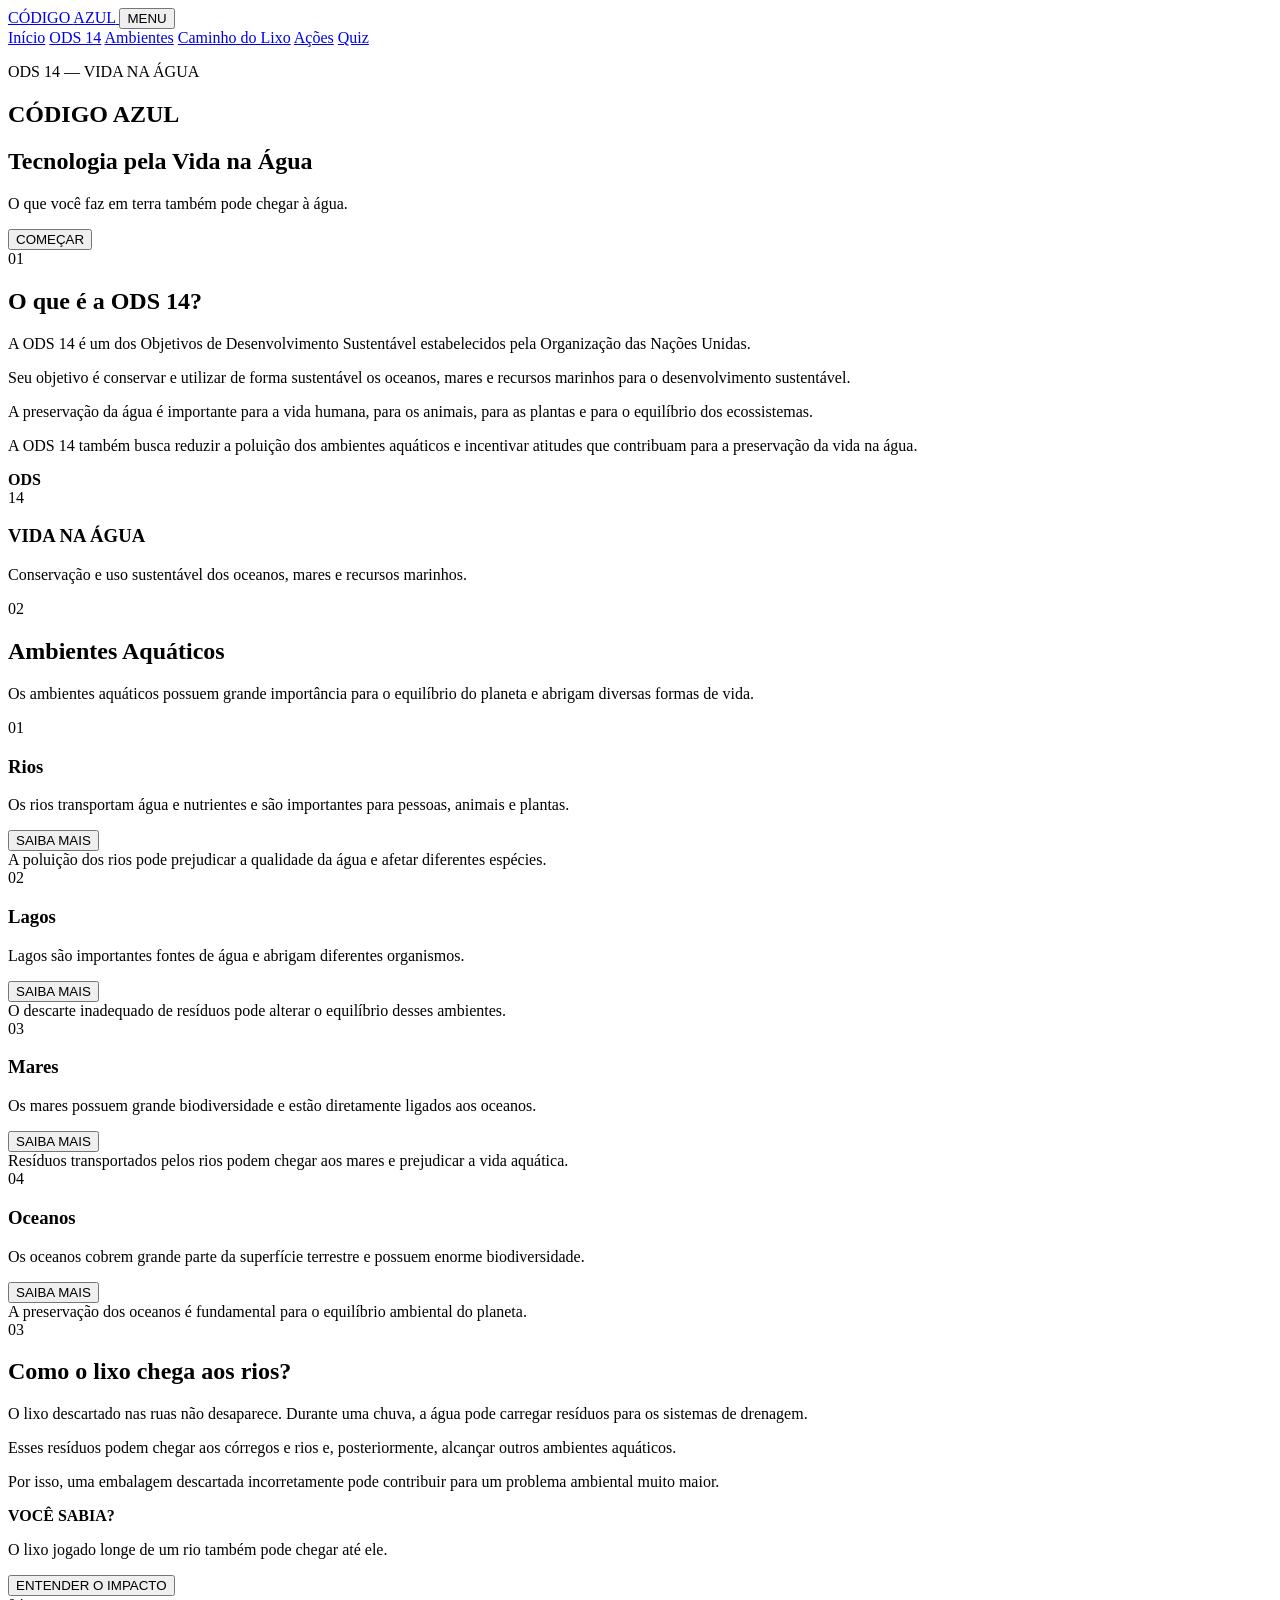
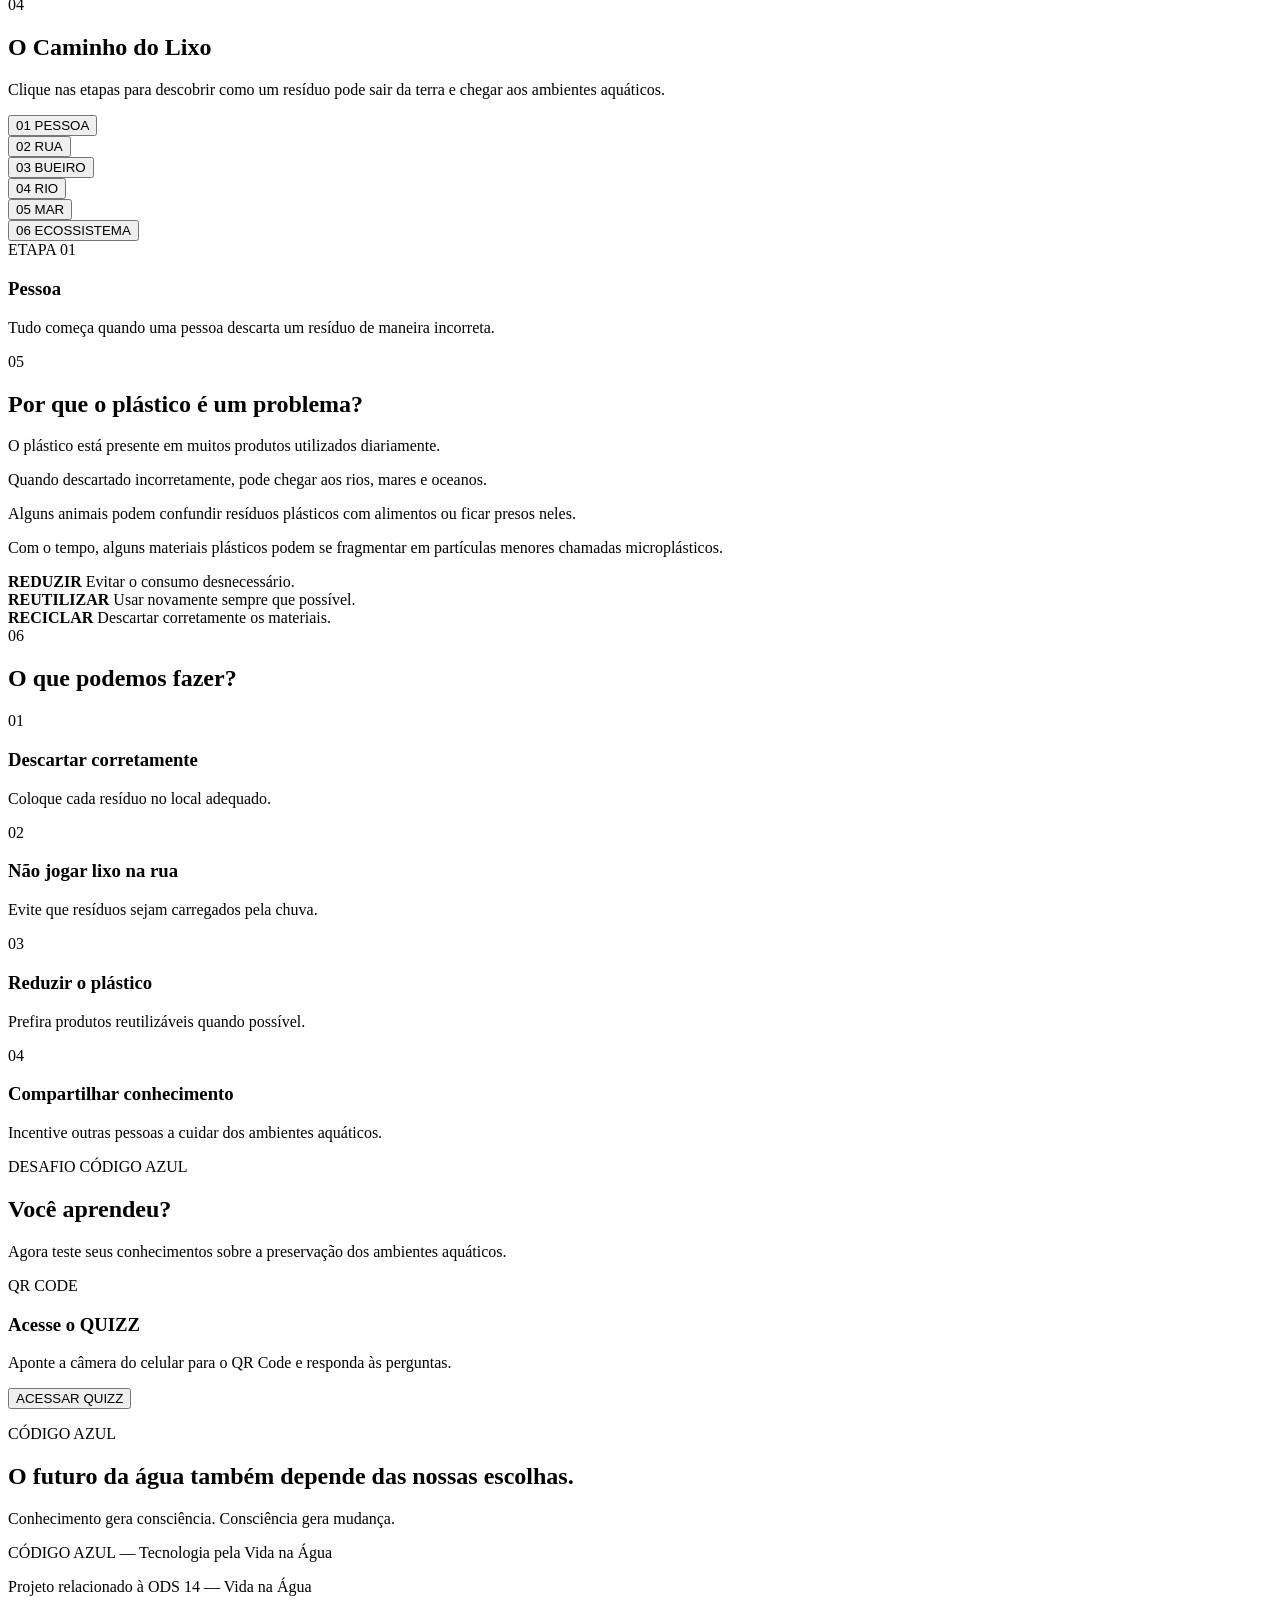
==== index.html @ ded3d9b1 "Rename Codigo Azul/index.html to index.html" ====
<!DOCTYPE html>
<html lang="pt-BR">

<head>
    <meta charset="UTF-8">
    <meta name="viewport" content="width=device-width, initial-scale=1.0">

    <meta name="description"
        content="Código Azul - Tecnologia pela Vida na Água. Projeto educativo relacionado à ODS 14.">

    <title>Código Azul | Tecnologia pela Vida na Água</title>

    <link rel="stylesheet" href="style.css">
</head>

<body>

    <header id="header">

        <nav class="navbar">

            <a href="#inicio" class="logo">
                CÓDIGO <span>AZUL</span>
            </a>

            <button
                id="menuButton"
                class="menu-button"
                aria-label="Abrir menu"
                aria-expanded="false">
                MENU
            </button>

            <div id="menu" class="nav-links">

                <a href="#inicio">Início</a>
                <a href="#ods14">ODS 14</a>
                <a href="#ambientes">Ambientes</a>
                <a href="#caminho">Caminho do Lixo</a>
                <a href="#acoes">Ações</a>
                <a href="#quiz">Quiz</a>

            </div>

        </nav>

    </header>


    <main>

        <section id="inicio" class="hero">

            <div class="hero-content">

                <p class="tag">
                    ODS 14 — VIDA NA ÁGUA
                </p>

                <h1>
                    CÓDIGO <span>AZUL</span>
                </h1>

                <h2>
                    Tecnologia pela Vida na Água
                </h2>

                <p class="hero-text">
                    O que você faz em terra também pode chegar à água.
                </p>

                <button id="startButton" class="primary-button">
                    COMEÇAR
                </button>

            </div>

        </section>


        <section id="ods14" class="section">

            <div class="section-header">

                <span>01</span>

                <h2>
                    O que é a ODS 14?
                </h2>

            </div>

            <div class="ods-container">

                <div class="ods-text">

                    <p>
                        A ODS 14 é um dos Objetivos de Desenvolvimento
                        Sustentável estabelecidos pela Organização das
                        Nações Unidas.
                    </p>

                    <p>
                        Seu objetivo é conservar e utilizar de forma
                        sustentável os oceanos, mares e recursos marinhos
                        para o desenvolvimento sustentável.
                    </p>

                    <p>
                        A preservação da água é importante para a vida
                        humana, para os animais, para as plantas e para
                        o equilíbrio dos ecossistemas.
                    </p>

                    <p>
                        A ODS 14 também busca reduzir a poluição dos
                        ambientes aquáticos e incentivar atitudes que
                        contribuam para a preservação da vida na água.
                    </p>

                </div>


                <div class="ods-card">

                    <strong>ODS</strong>

                    <div class="ods-number">
                        14
                    </div>

                    <h3>
                        VIDA NA ÁGUA
                    </h3>

                    <p>
                        Conservação e uso sustentável dos oceanos,
                        mares e recursos marinhos.
                    </p>

                </div>

            </div>

        </section>


        <section id="ambientes" class="section dark">

            <div class="section-header">

                <span>02</span>

                <h2>
                    Ambientes Aquáticos
                </h2>

            </div>

            <p class="section-description">
                Os ambientes aquáticos possuem grande importância
                para o equilíbrio do planeta e abrigam diversas
                formas de vida.
            </p>


            <div class="cards">

                <article class="info-card" data-card>

                    <div class="card-number">
                        01
                    </div>

                    <h3>
                        Rios
                    </h3>

                    <p>
                        Os rios transportam água e nutrientes e são
                        importantes para pessoas, animais e plantas.
                    </p>

                    <button class="card-button">
                        SAIBA MAIS
                    </button>

                    <div class="card-extra">
                        A poluição dos rios pode prejudicar a qualidade
                        da água e afetar diferentes espécies.
                    </div>

                </article>


                <article class="info-card" data-card>

                    <div class="card-number">
                        02
                    </div>

                    <h3>
                        Lagos
                    </h3>

                    <p>
                        Lagos são importantes fontes de água e abrigam
                        diferentes organismos.
                    </p>

                    <button class="card-button">
                        SAIBA MAIS
                    </button>

                    <div class="card-extra">
                        O descarte inadequado de resíduos pode alterar
                        o equilíbrio desses ambientes.
                    </div>

                </article>


                <article class="info-card" data-card>

                    <div class="card-number">
                        03
                    </div>

                    <h3>
                        Mares
                    </h3>

                    <p>
                        Os mares possuem grande biodiversidade e estão
                        diretamente ligados aos oceanos.
                    </p>

                    <button class="card-button">
                        SAIBA MAIS
                    </button>

                    <div class="card-extra">
                        Resíduos transportados pelos rios podem chegar
                        aos mares e prejudicar a vida aquática.
                    </div>

                </article>


                <article class="info-card" data-card>

                    <div class="card-number">
                        04
                    </div>

                    <h3>
                        Oceanos
                    </h3>

                    <p>
                        Os oceanos cobrem grande parte da superfície
                        terrestre e possuem enorme biodiversidade.
                    </p>

                    <button class="card-button">
                        SAIBA MAIS
                    </button>

                    <div class="card-extra">
                        A preservação dos oceanos é fundamental para
                        o equilíbrio ambiental do planeta.
                    </div>

                </article>

            </div>

        </section>


        <section id="residuos" class="section">

            <div class="section-header">

                <span>03</span>

                <h2>
                    Como o lixo chega aos rios?
                </h2>

            </div>


            <div class="content-grid">

                <div>

                    <p>
                        O lixo descartado nas ruas não desaparece.
                        Durante uma chuva, a água pode carregar
                        resíduos para os sistemas de drenagem.
                    </p>

                    <p>
                        Esses resíduos podem chegar aos córregos
                        e rios e, posteriormente, alcançar outros
                        ambientes aquáticos.
                    </p>

                    <p>
                        Por isso, uma embalagem descartada
                        incorretamente pode contribuir para um
                        problema ambiental muito maior.
                    </p>

                </div>


                <div id="impactBox" class="impact-box">

                    <strong>
                        VOCÊ SABIA?
                    </strong>

                    <p id="impactText">
                        O lixo jogado longe de um rio também pode
                        chegar até ele.
                    </p>

                    <button id="impactButton" class="secondary-button">
                        ENTENDER O IMPACTO
                    </button>

                </div>

            </div>

        </section>


        <section id="caminho" class="section dark">

            <div class="section-header">

                <span>04</span>

                <h2>
                    O Caminho do Lixo
                </h2>

            </div>

            <p class="section-description">
                Clique nas etapas para descobrir como um resíduo
                pode sair da terra e chegar aos ambientes aquáticos.
            </p>


            <div class="trash-path">

                <button class="path-step active" data-step="0">
                    <span>01</span>
                    PESSOA
                </button>

                <div class="path-line"></div>

                <button class="path-step" data-step="1">
                    <span>02</span>
                    RUA
                </button>

                <div class="path-line"></div>

                <button class="path-step" data-step="2">
                    <span>03</span>
                    BUEIRO
                </button>

                <div class="path-line"></div>

                <button class="path-step" data-step="3">
                    <span>04</span>
                    RIO
                </button>

                <div class="path-line"></div>

                <button class="path-step" data-step="4">
                    <span>05</span>
                    MAR
                </button>

                <div class="path-line"></div>

                <button class="path-step" data-step="5">
                    <span>06</span>
                    ECOSSISTEMA
                </button>

            </div>


            <div id="pathInfo" class="path-info">

                <span>
                    ETAPA 01
                </span>

                <h3>
                    Pessoa
                </h3>

                <p>
                    Tudo começa quando uma pessoa descarta um
                    resíduo de maneira incorreta.
                </p>

            </div>

        </section>


        <section id="plastico" class="section">

            <div class="section-header">

                <span>05</span>

                <h2>
                    Por que o plástico é um problema?
                </h2>

            </div>


            <div class="plastic-content">

                <div class="plastic-text">

                    <p>
                        O plástico está presente em muitos produtos
                        utilizados diariamente.
                    </p>

                    <p>
                        Quando descartado incorretamente, pode chegar
                        aos rios, mares e oceanos.
                    </p>

                    <p>
                        Alguns animais podem confundir resíduos
                        plásticos com alimentos ou ficar presos neles.
                    </p>

                    <p>
                        Com o tempo, alguns materiais plásticos podem
                        se fragmentar em partículas menores chamadas
                        microplásticos.
                    </p>

                </div>


                <div class="plastic-actions">

                    <div>
                        <strong>
                            REDUZIR
                        </strong>

                        <span>
                            Evitar o consumo desnecessário.
                        </span>
                    </div>


                    <div>
                        <strong>
                            REUTILIZAR
                        </strong>

                        <span>
                            Usar novamente sempre que possível.
                        </span>
                    </div>


                    <div>
                        <strong>
                            RECICLAR
                        </strong>

                        <span>
                            Descartar corretamente os materiais.
                        </span>
                    </div>

                </div>

            </div>

        </section>


        <section id="acoes" class="section dark">

            <div class="section-header">

                <span>06</span>

                <h2>
                    O que podemos fazer?
                </h2>

            </div>


            <div class="actions-grid">

                <div class="action-item">

                    <span>01</span>

                    <h3>
                        Descartar corretamente
                    </h3>

                    <p>
                        Coloque cada resíduo no local adequado.
                    </p>

                </div>


                <div class="action-item">

                    <span>02</span>

                    <h3>
                        Não jogar lixo na rua
                    </h3>

                    <p>
                        Evite que resíduos sejam carregados pela chuva.
                    </p>

                </div>


                <div class="action-item">

                    <span>03</span>

                    <h3>
                        Reduzir o plástico
                    </h3>

                    <p>
                        Prefira produtos reutilizáveis quando possível.
                    </p>

                </div>


                <div class="action-item">

                    <span>04</span>

                    <h3>
                        Compartilhar conhecimento
                    </h3>

                    <p>
                        Incentive outras pessoas a cuidar dos ambientes
                        aquáticos.
                    </p>

                </div>

            </div>

        </section>


        <section id="quiz" class="quiz-section">

            <div class="quiz-content">

                <p class="tag">
                    DESAFIO CÓDIGO AZUL
                </p>

                <h2>
                    Você aprendeu?
                </h2>

                <p>
                    Agora teste seus conhecimentos sobre a preservação
                    dos ambientes aquáticos.
                </p>


                <div class="quiz-area">

                    <div id="qrCode" class="qr-code">
                        QR CODE
                    </div>


                    <div class="quiz-text">

                        <h3>
                            Acesse o QUIZZ
                        </h3>

                        <p>
                            Aponte a câmera do celular para o QR Code
                            e responda às perguntas.
                        </p>

                        <button id="quizButton" class="primary-button">
                            ACESSAR QUIZZ
                        </button>

                    </div>

                </div>

            </div>

        </section>


        <section class="final-section">

            <p class="tag">
                CÓDIGO AZUL
            </p>

            <h2>
                O futuro da água também depende das nossas escolhas.
            </h2>

            <p>
                Conhecimento gera consciência. Consciência gera mudança.
            </p>

        </section>

    </main>


    <footer>

        <p>
            CÓDIGO AZUL — Tecnologia pela Vida na Água
        </p>

        <p>
            Projeto relacionado à ODS 14 — Vida na Água
        </p>

    </footer>


    <script src="script.js"></script>

</body>

</html>
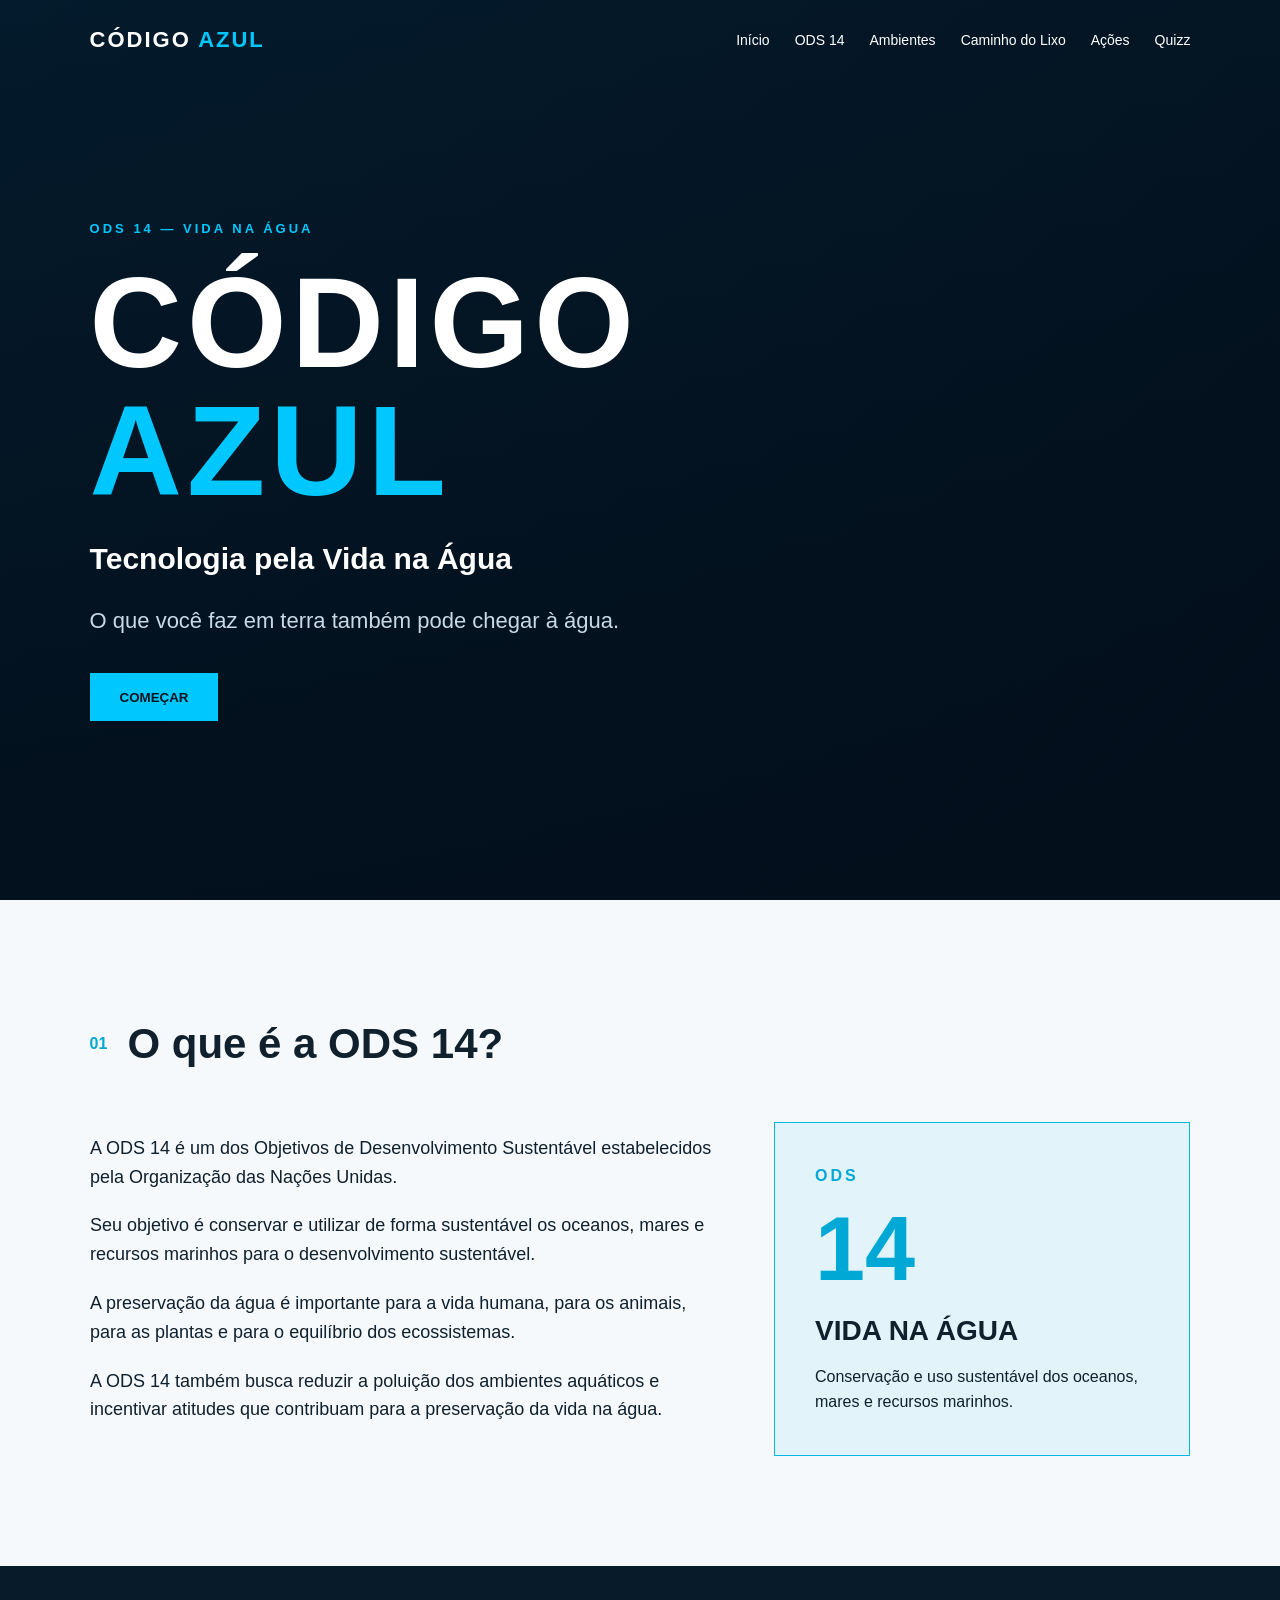
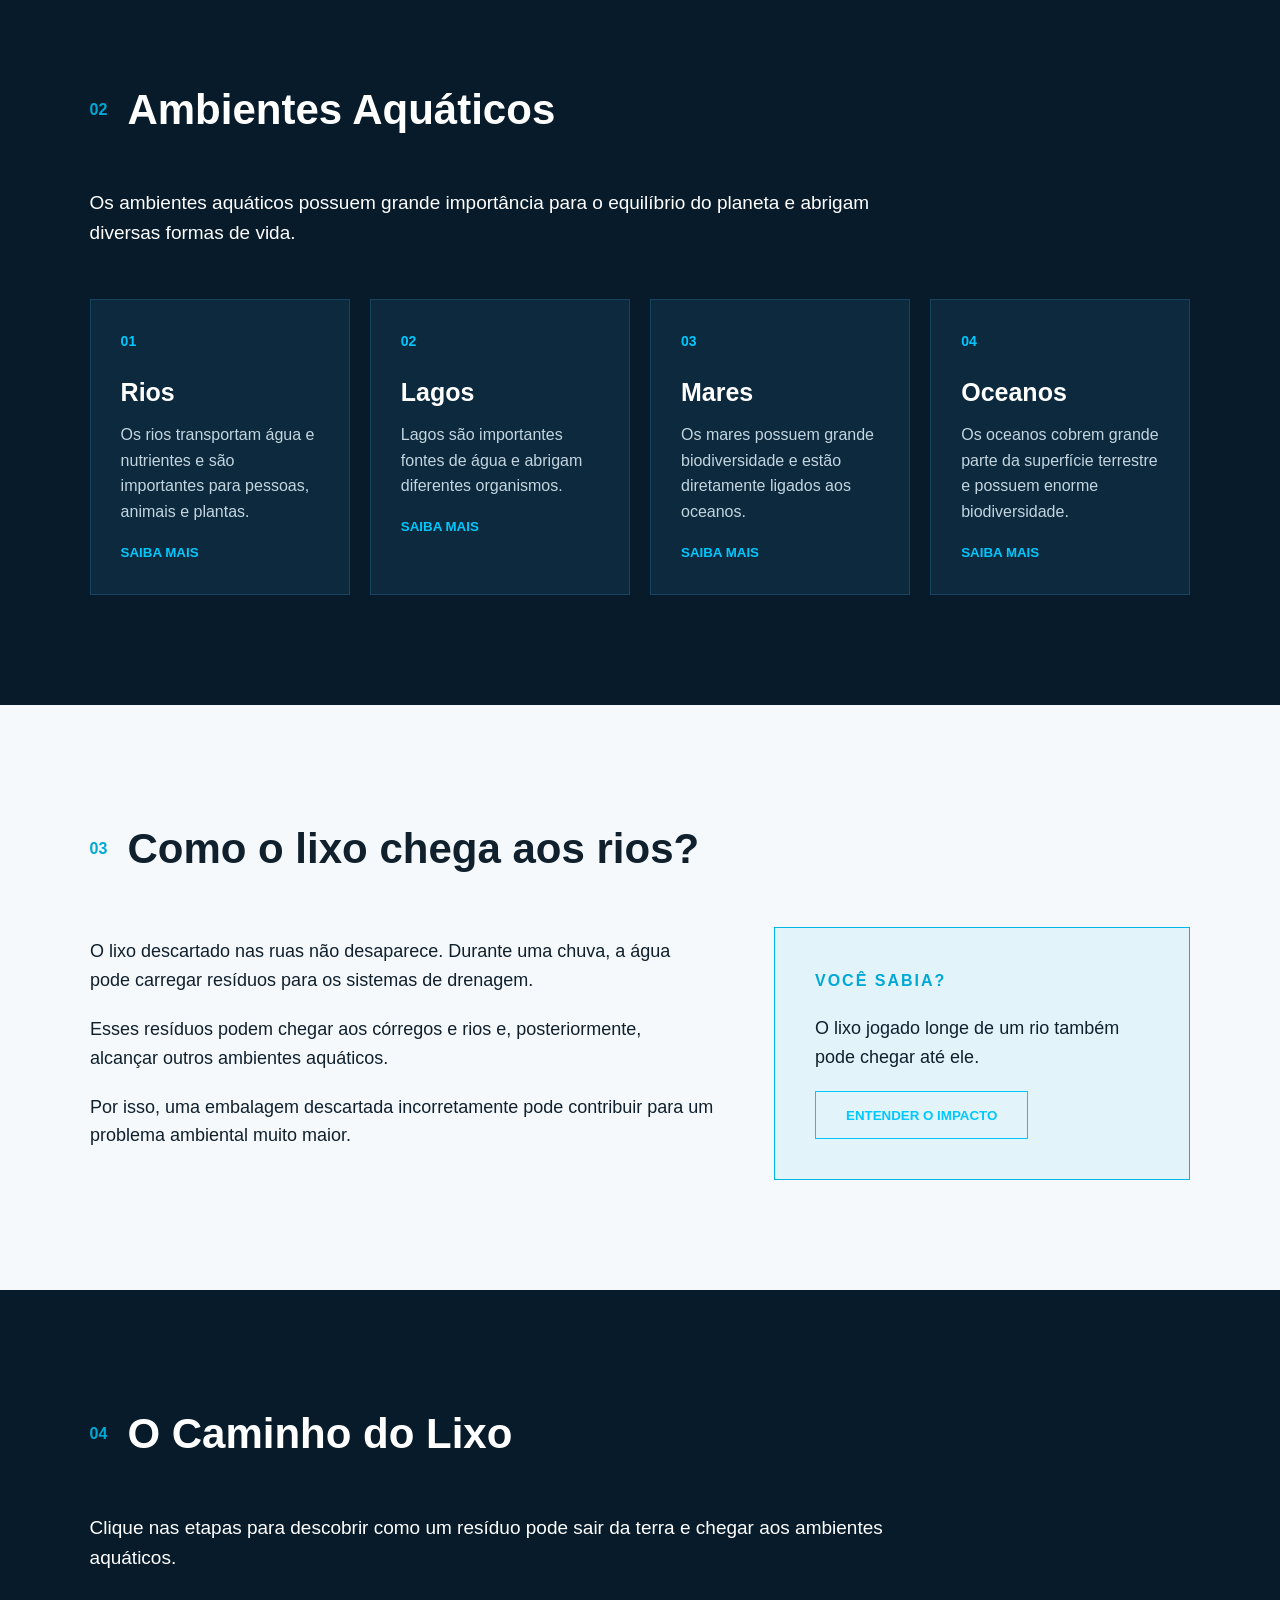
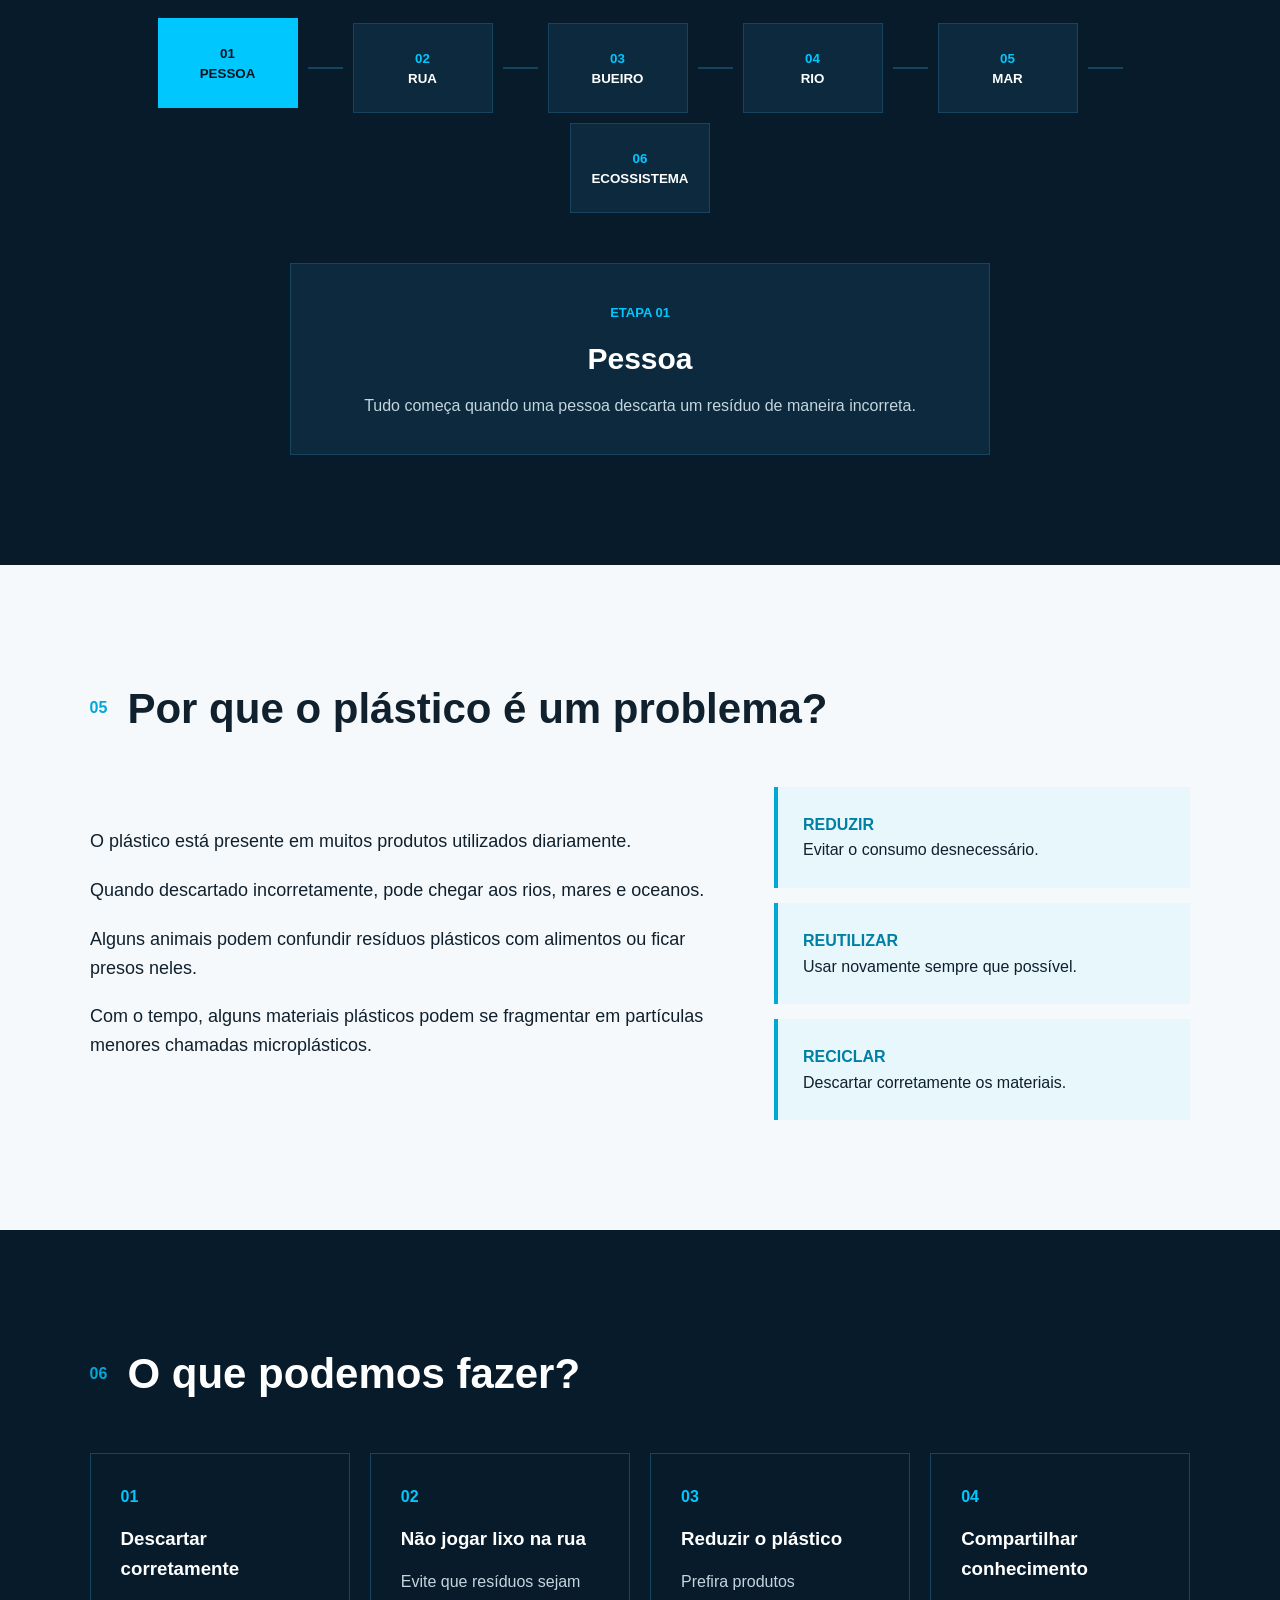
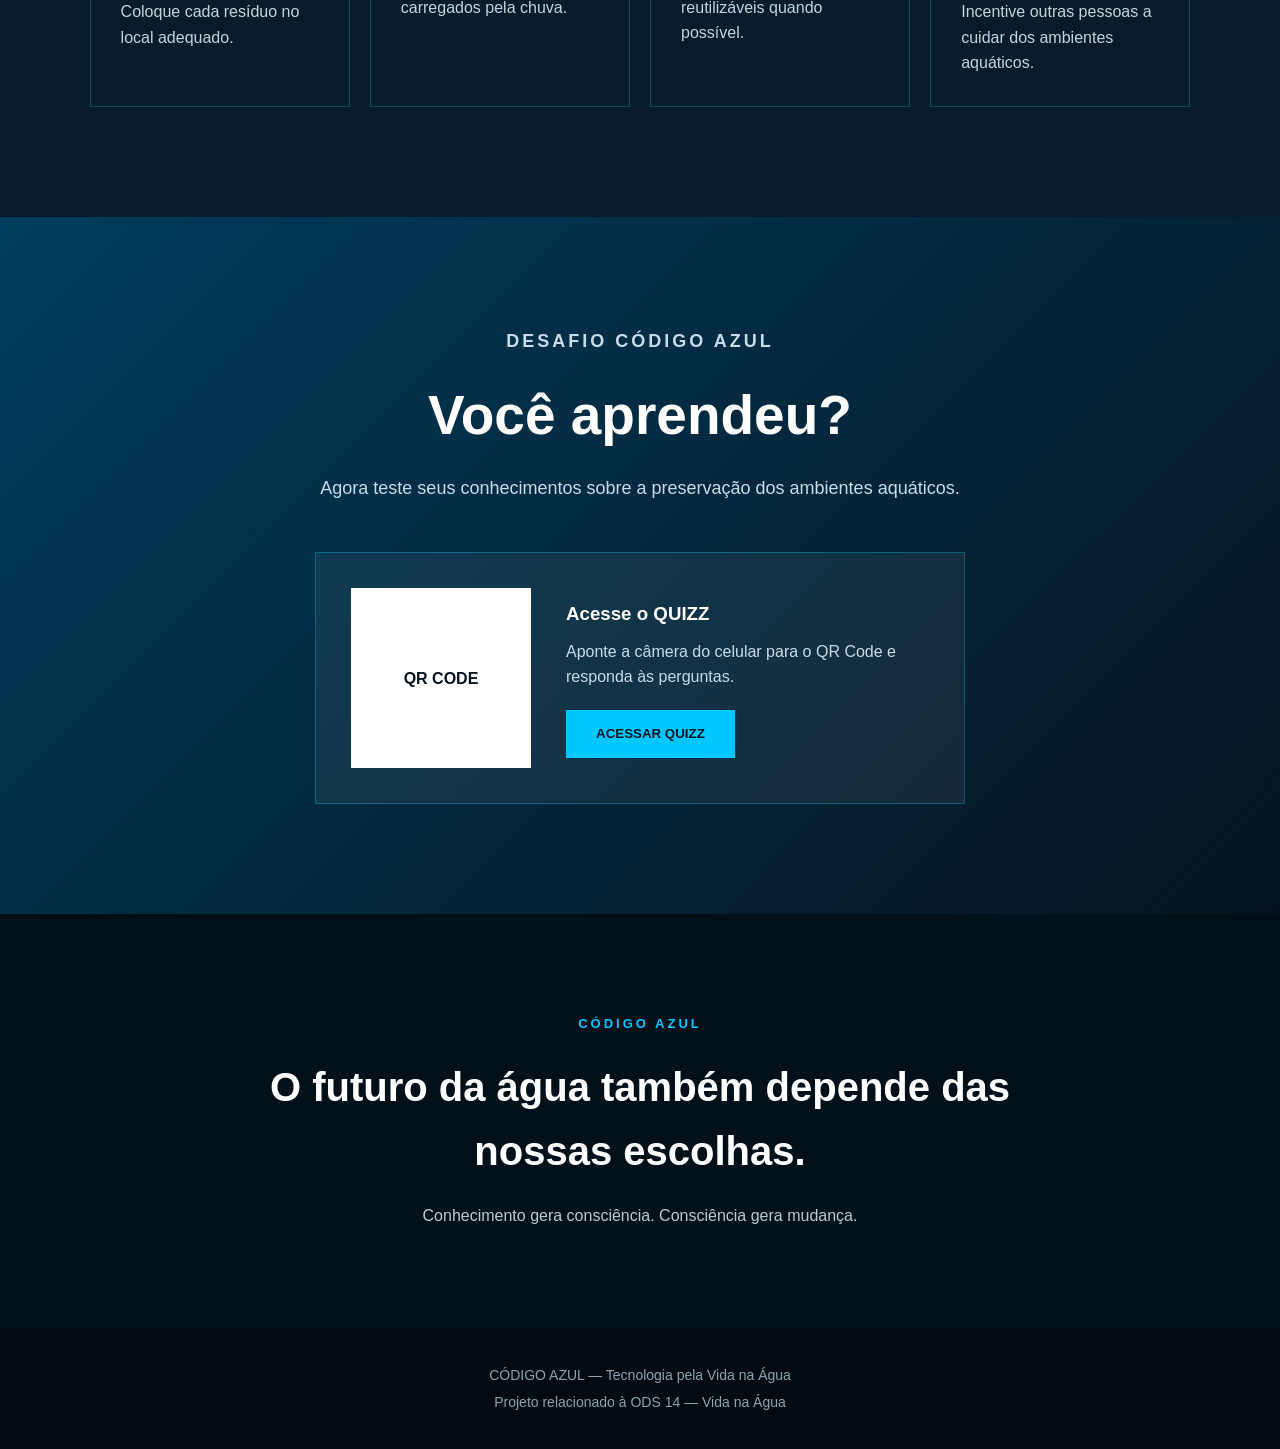
==== commit fdb19bbb: "Update index.html" ====
--- a/index.html
+++ b/index.html
@@ -38,7 +38,7 @@
                 <a href="#ambientes">Ambientes</a>
                 <a href="#caminho">Caminho do Lixo</a>
                 <a href="#acoes">Ações</a>
-                <a href="#quiz">Quiz</a>
+                <a href="#quiz">Quizz</a>
 
             </div>
 
--- a/style.css
+++ b/style.css
@@ -0,0 +1,769 @@
+* {
+    margin: 0;
+    padding: 0;
+    box-sizing: border-box;
+}
+
+html {
+    scroll-behavior: smooth;
+}
+
+body {
+    font-family: Arial, Helvetica, sans-serif;
+    background: #06131f;
+    color: #ffffff;
+    line-height: 1.6;
+    overflow-x: hidden;
+}
+
+body.scrolled #header {
+    background: rgba(2, 12, 21, 0.98);
+    box-shadow: 0 5px 25px rgba(0, 0, 0, 0.3);
+}
+
+#header {
+    position: fixed;
+    top: 0;
+    left: 0;
+    width: 100%;
+    z-index: 1000;
+    transition: 0.3s;
+}
+
+.navbar {
+    width: 100%;
+    min-height: 80px;
+    padding: 0 7%;
+    display: flex;
+    align-items: center;
+    justify-content: space-between;
+}
+
+.logo {
+    color: #ffffff;
+    text-decoration: none;
+    font-size: 22px;
+    font-weight: bold;
+    letter-spacing: 2px;
+}
+
+.logo span {
+    color: #00c8ff;
+}
+
+.nav-links {
+    display: flex;
+    align-items: center;
+    gap: 25px;
+}
+
+.nav-links a {
+    color: #ffffff;
+    text-decoration: none;
+    font-size: 14px;
+    transition: 0.3s;
+}
+
+.nav-links a:hover {
+    color: #00c8ff;
+}
+
+.menu-button {
+    display: none;
+    background: transparent;
+    border: 1px solid #00c8ff;
+    color: #ffffff;
+    padding: 10px 15px;
+    cursor: pointer;
+    font-weight: bold;
+}
+
+.hero {
+    min-height: 100vh;
+    padding: 120px 7% 80px;
+    display: flex;
+    align-items: center;
+    background:
+        linear-gradient(rgba(3, 15, 27, 0.72), rgba(3, 15, 27, 0.95)),
+        linear-gradient(135deg, #063b5c, #06131f);
+}
+
+.hero-content {
+    width: 100%;
+    max-width: 850px;
+}
+
+.tag {
+    color: #00c8ff;
+    font-size: 13px;
+    font-weight: bold;
+    letter-spacing: 3px;
+}
+
+.hero h1 {
+    font-size: clamp(55px, 10vw, 130px);
+    line-height: 1;
+    letter-spacing: 5px;
+    margin: 20px 0;
+}
+
+.hero h1 span {
+    color: #00c8ff;
+}
+
+.hero h2 {
+    font-size: clamp(22px, 4vw, 30px);
+    margin-bottom: 20px;
+}
+
+.hero-text {
+    color: #c9d9e5;
+    font-size: clamp(17px, 3vw, 22px);
+    margin-bottom: 35px;
+}
+
+.primary-button,
+.secondary-button {
+    min-height: 48px;
+    padding: 14px 30px;
+    border: none;
+    font-weight: bold;
+    cursor: pointer;
+    transition: 0.3s;
+}
+
+.primary-button {
+    background: #00c8ff;
+    color: #06131f;
+}
+
+.primary-button:hover {
+    background: #ffffff;
+    transform: translateY(-3px);
+}
+
+.secondary-button {
+    background: transparent;
+    border: 1px solid #00c8ff;
+    color: #00c8ff;
+}
+
+.secondary-button:hover {
+    background: #00c8ff;
+    color: #06131f;
+}
+
+.section {
+    padding: 110px 7%;
+    background: #f5f9fc;
+    color: #10202d;
+}
+
+.section.dark {
+    background: #071b2a;
+    color: #ffffff;
+}
+
+.section-header {
+    display: flex;
+    align-items: center;
+    gap: 20px;
+    margin-bottom: 45px;
+}
+
+.section-header > span {
+    color: #00a8d6;
+    font-weight: bold;
+}
+
+.section-header h2 {
+    font-size: clamp(30px, 5vw, 42px);
+}
+
+.section-description {
+    width: 100%;
+    max-width: 850px;
+    font-size: 19px;
+    margin-bottom: 50px;
+}
+
+.ods-container,
+.content-grid,
+.plastic-content {
+    width: 100%;
+    max-width: 1100px;
+    margin: auto;
+    display: grid;
+    grid-template-columns: 1.5fr 1fr;
+    gap: 60px;
+    align-items: center;
+}
+
+.ods-text p,
+.content-grid p,
+.plastic-text p {
+    font-size: 18px;
+    margin-bottom: 20px;
+}
+
+.ods-card {
+    padding: 40px;
+    border: 1px solid #00b8e6;
+    background: rgba(0, 180, 230, 0.08);
+}
+
+.ods-card strong {
+    color: #00a8d6;
+    letter-spacing: 3px;
+}
+
+.ods-number {
+    font-size: 90px;
+    font-weight: bold;
+    color: #00a8d6;
+    line-height: 1;
+    margin: 15px 0;
+}
+
+.ods-card h3 {
+    font-size: 28px;
+    margin-bottom: 10px;
+}
+
+.cards {
+    width: 100%;
+    max-width: 1200px;
+    margin: auto;
+    display: grid;
+    grid-template-columns: repeat(4, 1fr);
+    gap: 20px;
+}
+
+.info-card {
+    min-width: 0;
+    padding: 30px;
+    background: #0c293d;
+    border: 1px solid #16445e;
+    transition: 0.3s;
+}
+
+.info-card:hover,
+.info-card.selected {
+    transform: translateY(-8px);
+    border-color: #00c8ff;
+}
+
+.card-number {
+    color: #00c8ff;
+    font-size: 14px;
+    font-weight: bold;
+    margin-bottom: 20px;
+}
+
+.info-card h3 {
+    font-size: 25px;
+    margin-bottom: 10px;
+}
+
+.info-card p {
+    color: #c3d5df;
+}
+
+.card-button {
+    margin-top: 20px;
+    background: transparent;
+    color: #00c8ff;
+    border: none;
+    cursor: pointer;
+    font-weight: bold;
+}
+
+.card-extra {
+    max-height: 0;
+    overflow: hidden;
+    opacity: 0;
+    margin-top: 0;
+    color: #ffffff;
+    transition: 0.4s;
+}
+
+.info-card.selected .card-extra {
+    max-height: 150px;
+    opacity: 1;
+    margin-top: 20px;
+}
+
+.impact-box {
+    padding: 40px;
+    border: 1px solid #00b8e6;
+    background: rgba(0, 180, 230, 0.08);
+    transition: 0.3s;
+}
+
+.impact-box.active {
+    transform: scale(1.03);
+    border-color: #ffffff;
+}
+
+.impact-box strong {
+    color: #00a8d6;
+    letter-spacing: 2px;
+}
+
+.impact-box p {
+    margin: 20px 0;
+}
+
+.trash-path {
+    width: 100%;
+    max-width: 1200px;
+    margin: auto;
+    display: flex;
+    align-items: center;
+    justify-content: center;
+    flex-wrap: wrap;
+    gap: 10px;
+}
+
+.path-step {
+    width: 140px;
+    min-height: 90px;
+    background: #0c293d;
+    border: 1px solid #16445e;
+    color: #ffffff;
+    cursor: pointer;
+    font-weight: bold;
+    transition: 0.3s;
+}
+
+.path-step span {
+    display: block;
+    color: #00c8ff;
+    margin-bottom: 5px;
+}
+
+.path-step:hover,
+.path-step.active {
+    background: #00c8ff;
+    color: #06131f;
+    border-color: #00c8ff;
+    transform: translateY(-5px);
+}
+
+.path-step.active span {
+    color: #06131f;
+}
+
+.path-line {
+    width: 35px;
+    height: 2px;
+    background: #16445e;
+}
+
+.path-info {
+    width: 100%;
+    max-width: 700px;
+    margin: 50px auto 0;
+    padding: 35px;
+    text-align: center;
+    background: #0c293d;
+    border: 1px solid #16445e;
+}
+
+.path-info span {
+    color: #00c8ff;
+    font-size: 13px;
+    font-weight: bold;
+}
+
+.path-info h3 {
+    font-size: 30px;
+    margin: 10px 0;
+}
+
+.path-info p {
+    color: #c3d5df;
+}
+
+.plastic-actions {
+    display: grid;
+    gap: 15px;
+}
+
+.plastic-actions div {
+    padding: 25px;
+    background: #e7f7fc;
+    border-left: 4px solid #00a8d6;
+}
+
+.plastic-actions strong,
+.plastic-actions span {
+    display: block;
+}
+
+.plastic-actions strong {
+    color: #007fa5;
+}
+
+.actions-grid {
+    width: 100%;
+    max-width: 1200px;
+    margin: auto;
+    display: grid;
+    grid-template-columns: repeat(4, 1fr);
+    gap: 20px;
+}
+
+.action-item {
+    padding: 30px;
+    border: 1px solid #16445e;
+    transition: 0.3s;
+}
+
+.action-item:hover {
+    border-color: #00c8ff;
+    transform: translateY(-5px);
+}
+
+.action-item > span {
+    color: #00c8ff;
+    font-weight: bold;
+}
+
+.action-item h3 {
+    margin: 15px 0;
+}
+
+.action-item p {
+    color: #c3d5df;
+}
+
+.quiz-section {
+    padding: 110px 7%;
+    text-align: center;
+    background: linear-gradient(135deg, #003d5c, #06131f);
+}
+
+.quiz-content {
+    width: 100%;
+    max-width: 900px;
+    margin: auto;
+}
+
+.quiz-section h2 {
+    font-size: clamp(40px, 7vw, 55px);
+    margin: 15px 0;
+}
+
+.quiz-section > p,
+.quiz-content > p {
+    color: #c7dce8;
+    font-size: 18px;
+}
+
+.quiz-area {
+    width: 100%;
+    max-width: 650px;
+    margin: 50px auto 0;
+    padding: 35px;
+    display: flex;
+    align-items: center;
+    justify-content: center;
+    gap: 35px;
+    background: rgba(255, 255, 255, 0.06);
+    border: 1px solid rgba(0, 200, 255, 0.3);
+}
+
+.qr-code {
+    flex-shrink: 0;
+    width: 180px;
+    height: 180px;
+    background: #ffffff;
+    color: #06131f;
+    display: flex;
+    align-items: center;
+    justify-content: center;
+    font-weight: bold;
+}
+
+.quiz-text {
+    text-align: left;
+}
+
+.quiz-text h3 {
+    margin-bottom: 10px;
+}
+
+.quiz-text p {
+    color: #c7dce8;
+    margin-bottom: 20px;
+}
+
+.final-section {
+    padding: 100px 7%;
+    text-align: center;
+    background: #02101a;
+}
+
+.final-section h2 {
+    width: 100%;
+    max-width: 800px;
+    margin: 20px auto;
+    font-size: clamp(30px, 5vw, 40px);
+}
+
+.final-section p:last-child {
+    color: #b9ccd7;
+}
+
+footer {
+    padding: 30px;
+    text-align: center;
+    background: #020b12;
+    color: #8ca3b1;
+    font-size: 14px;
+}
+
+footer p {
+    margin: 5px;
+}
+
+.reveal {
+    opacity: 0;
+    transform: translateY(40px);
+    transition: 0.7s;
+}
+
+.reveal.visible {
+    opacity: 1;
+    transform: translateY(0);
+}
+
+
+/* TABLETS */
+
+@media (max-width: 1000px) {
+
+    .navbar {
+        padding: 0 5%;
+    }
+
+    .nav-links {
+        display: none;
+        position: absolute;
+        top: 80px;
+        left: 0;
+        width: 100%;
+        padding: 25px;
+        background: #06131f;
+        flex-direction: column;
+        gap: 20px;
+        text-align: center;
+        border-top: 1px solid #16445e;
+    }
+
+    .nav-links.open {
+        display: flex;
+    }
+
+    .menu-button {
+        display: block;
+    }
+
+    .cards {
+        grid-template-columns: repeat(2, 1fr);
+    }
+
+    .actions-grid {
+        grid-template-columns: repeat(2, 1fr);
+    }
+
+    .ods-container,
+    .content-grid,
+    .plastic-content {
+        grid-template-columns: 1fr;
+        gap: 35px;
+    }
+
+    .path-line {
+        display: none;
+    }
+
+    .path-step {
+        width: 180px;
+    }
+
+}
+
+
+/* CELULAR */
+
+@media (max-width: 600px) {
+
+    .navbar {
+        min-height: 70px;
+        padding: 0 5%;
+    }
+
+    .logo {
+        font-size: 17px;
+        letter-spacing: 1px;
+    }
+
+    .menu-button {
+        padding: 9px 12px;
+        font-size: 12px;
+    }
+
+    .nav-links {
+        top: 70px;
+    }
+
+    .hero {
+        min-height: 100svh;
+        padding: 110px 5% 70px;
+    }
+
+    .hero h1 {
+        font-size: clamp(45px, 15vw, 65px);
+        letter-spacing: 2px;
+    }
+
+    .hero h2 {
+        font-size: 21px;
+    }
+
+    .hero-text {
+        font-size: 17px;
+    }
+
+    .section {
+        padding: 75px 5%;
+    }
+
+    .section-header {
+        gap: 12px;
+        margin-bottom: 30px;
+    }
+
+    .section-header h2 {
+        font-size: 29px;
+    }
+
+    .section-description {
+        font-size: 17px;
+        margin-bottom: 35px;
+    }
+
+    .ods-text p,
+    .content-grid p,
+    .plastic-text p {
+        font-size: 16px;
+    }
+
+    .ods-card {
+        padding: 30px;
+    }
+
+    .ods-number {
+        font-size: 75px;
+    }
+
+    .cards {
+        grid-template-columns: 1fr;
+        gap: 15px;
+    }
+
+    .info-card {
+        padding: 25px;
+    }
+
+    .impact-box {
+        padding: 30px;
+    }
+
+    .trash-path {
+        flex-direction: column;
+        gap: 8px;
+    }
+
+    .path-step {
+        width: 100%;
+        max-width: 300px;
+        min-height: 70px;
+    }
+
+    .path-info {
+        margin-top: 35px;
+        padding: 25px;
+    }
+
+    .path-info h3 {
+        font-size: 25px;
+    }
+
+    .actions-grid {
+        grid-template-columns: 1fr;
+        gap: 15px;
+    }
+
+    .action-item {
+        padding: 25px;
+    }
+
+    .quiz-section {
+        padding: 75px 5%;
+    }
+
+    .quiz-area {
+        flex-direction: column;
+        padding: 25px;
+        gap: 25px;
+    }
+
+    .qr-code {
+        width: 160px;
+        height: 160px;
+    }
+
+    .quiz-text {
+        text-align: center;
+    }
+
+    .final-section {
+        padding: 75px 5%;
+    }
+
+    footer {
+        padding: 25px 5%;
+    }
+
+}
+
+
+/* CELULARES PEQUENOS */
+
+@media (max-width: 380px) {
+
+    .hero h1 {
+        font-size: 43px;
+    }
+
+    .hero h2 {
+        font-size: 19px;
+    }
+
+    .primary-button,
+    .secondary-button {
+        width: 100%;
+    }
+
+    .ods-number {
+        font-size: 65px;
+    }
+
+    .section-header h2 {
+        font-size: 26px;
+    }
+
+}
